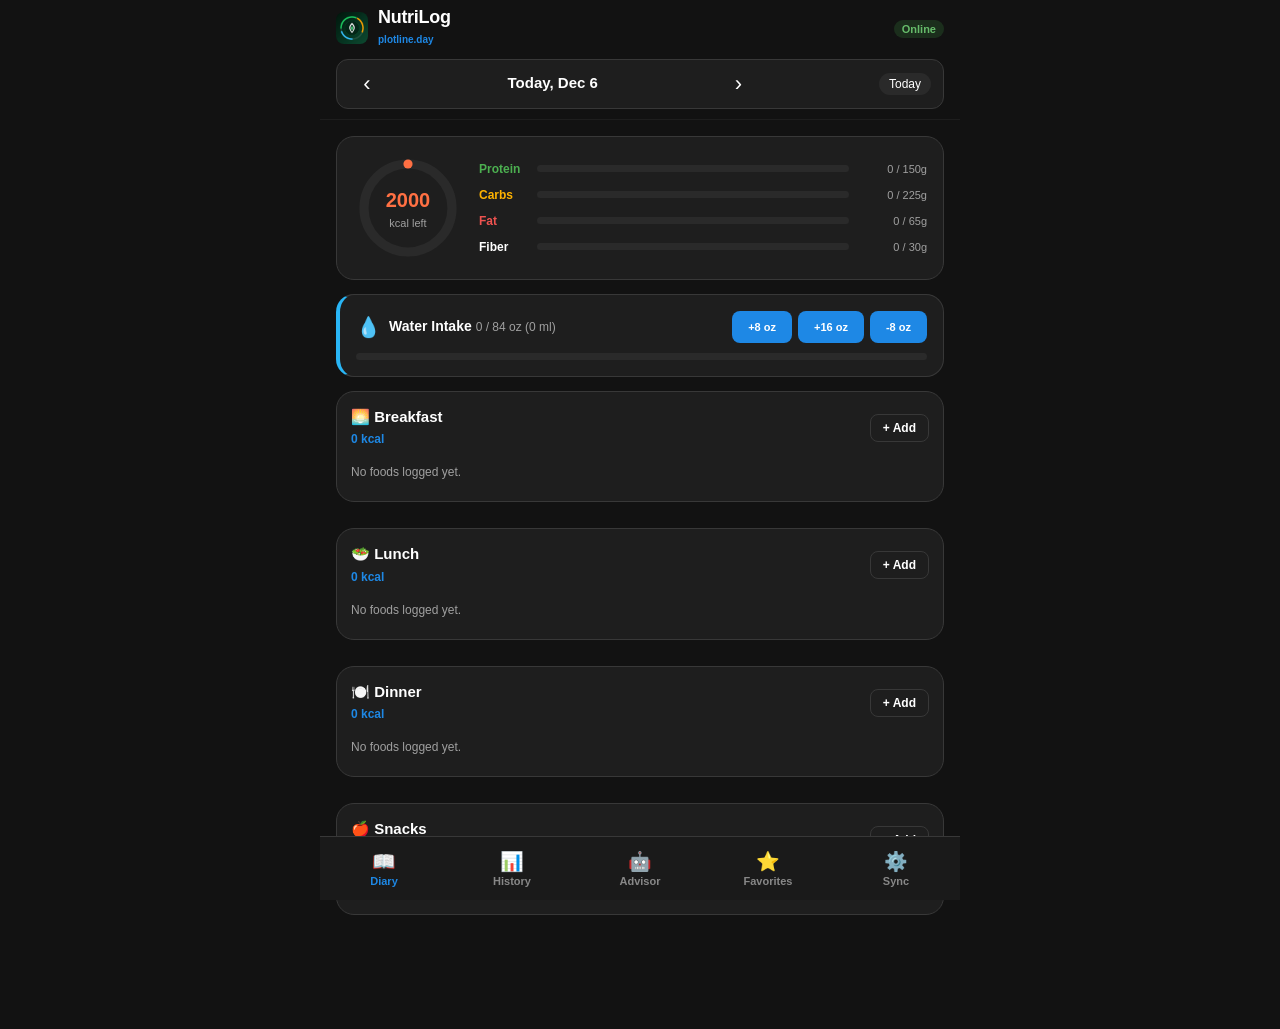
==== pwa/index.html @ 771556ab "chore: update app icons Replace existing favicon and icon assets with updated versions." ====
<!DOCTYPE html>
<html lang="en">
<head>
  <meta charset="UTF-8">
  <meta name="viewport" content="width=device-width, initial-scale=1.0, maximum-scale=1.0, user-scalable=no, viewport-fit=cover">
  <title>NutriLog: Macro & Food Tracker</title>
  <meta name="description" content="Minimalist nutrition, macro, and water tracker with offline PWA support served directly from plotline.day">
  <meta name="theme-color" content="#0D47A1">
  <meta name="apple-mobile-web-app-capable" content="yes">
  <meta name="apple-mobile-web-app-status-bar-style" content="black-translucent">
  <meta name="apple-mobile-web-app-title" content="NutriLog">

  <link rel="manifest" href="manifest.webmanifest">
  <link rel="icon" type="image/png" sizes="192x192" href="icons/icon-192.png">
  <link rel="apple-touch-icon" href="icons/icon-192.png">
  <link rel="stylesheet" href="style.css">
</head>
<body>
  <!-- Background Update Notification Banner -->
  <aside id="update-banner" class="update-banner hidden" role="alert" aria-live="polite">
    <div class="update-banner-content">
      <div class="update-icon">⚡</div>
      <div class="update-text">
        <strong>New version available!</strong>
        <span>Tap update to refresh with the latest changes instantly.</span>
      </div>
      <button id="btn-update-now" class="btn btn-primary btn-sm">Update now</button>
      <button id="btn-close-update" class="btn-icon" aria-label="Dismiss banner">&times;</button>
    </div>
  </aside>

  <!-- PWA Install Prompt Bar -->
  <aside id="install-banner" class="install-banner hidden">
    <div class="install-banner-content">
      <img src="icons/icon-192.png" alt="NutriLog" class="install-icon">
      <div class="install-text">
        <strong>Install NutriLog App</strong>
        <span>Add to home screen for instant offline tracking</span>
      </div>
      <button id="btn-install-pwa" class="btn btn-accent btn-sm">Install</button>
      <button id="btn-dismiss-install" class="btn-icon" aria-label="Dismiss install">&times;</button>
    </div>
  </aside>

  <div id="app-container">
    <!-- Header -->
    <header class="app-header">
      <div class="header-top">
        <div class="brand">
          <img src="icons/icon-192.png" alt="NutriLog Logo" class="brand-logo">
          <div>
            <h1 class="brand-title">NutriLog</h1>
            <span class="brand-sub">plotline.day</span>
          </div>
        </div>
        <div class="header-actions">
          <span id="connection-pill" class="badge badge-success">Online</span>
        </div>
      </div>

      <!-- Date Navigator (shown on Diary tab) -->
      <nav id="date-navigator" class="date-nav" aria-label="Date navigation">
        <button id="btn-prev-day" class="nav-arrow" aria-label="Previous day">&#8249;</button>
        <div class="date-picker-wrap">
          <button id="btn-date-display" class="date-label">Today, Nov 3</button>
          <input type="date" id="native-date-picker" class="hidden-date-input" aria-label="Select date">
        </div>
        <button id="btn-next-day" class="nav-arrow" aria-label="Next day">&#8250;</button>
        <button id="btn-today" class="btn-chip">Today</button>
      </nav>
    </header>

    <!-- Main Content Panels -->
    <main class="app-main">
      <!-- TAB 1: DIARY -->
      <section id="tab-diary" class="tab-pane active" aria-labelledby="nav-tab-diary">
        <!-- Daily Macro Rings & Calorie Progress -->
        <article class="card card-rings">
          <div class="rings-grid">
            <div class="calorie-ring-box">
              <svg class="ring-svg" viewBox="0 0 120 120" aria-label="Calorie progress ring">
                <circle class="ring-bg" cx="60" cy="60" r="48"></circle>
                <circle id="calorie-ring-fill" class="ring-fill ring-calories" cx="60" cy="60" r="48"></circle>
              </svg>
              <div class="ring-center-text">
                <span id="diary-remaining-calories" class="ring-val">2000</span>
                <span class="ring-label">kcal left</span>
              </div>
            </div>
            <div class="macro-breakdown-list">
              <div class="macro-row">
                <span class="macro-name color-protein">Protein</span>
                <div class="progress-bar-wrap">
                  <div id="bar-protein" class="progress-bar bar-protein" style="width: 0%"></div>
                </div>
                <span id="label-protein" class="macro-qty">0 / 150g</span>
              </div>
              <div class="macro-row">
                <span class="macro-name color-carbs">Carbs</span>
                <div class="progress-bar-wrap">
                  <div id="bar-carbs" class="progress-bar bar-carbs" style="width: 0%"></div>
                </div>
                <span id="label-carbs" class="macro-qty">0 / 225g</span>
              </div>
              <div class="macro-row">
                <span class="macro-name color-fat">Fat</span>
                <div class="progress-bar-wrap">
                  <div id="bar-fat" class="progress-bar bar-fat" style="width: 0%"></div>
                </div>
                <span id="label-fat" class="macro-qty">0 / 65g</span>
              </div>
              <div class="macro-row">
                <span class="macro-name color-fiber">Fiber</span>
                <div class="progress-bar-wrap">
                  <div id="bar-fiber" class="progress-bar bar-fiber" style="width: 0%"></div>
                </div>
                <span id="label-fiber" class="macro-qty">0 / 30g</span>
              </div>
            </div>
          </div>
        </article>

        <!-- Water Tracker (In OZ) -->
        <article class="card card-water">
          <div class="water-header">
            <div class="water-title">
              <span class="water-icon">💧</span>
              <div>
                <strong>Water Intake</strong>
                <span id="water-intake-oz-display" class="text-sub">0 / 84 oz (0 ml)</span>
              </div>
            </div>
            <div class="water-quick-buttons">
              <button class="btn btn-water-sm" onclick="app.addWater(237)">+8 oz</button>
              <button class="btn btn-water-sm" onclick="app.addWater(473)">+16 oz</button>
              <button class="btn btn-water-sub" onclick="app.addWater(-237)">-8 oz</button>
            </div>
          </div>
          <div class="progress-bar-wrap water-bar-wrap">
            <div id="bar-water" class="progress-bar bar-water" style="width: 0%"></div>
          </div>
        </article>

        <!-- Meal Category Lists -->
        <div class="meals-container">
          <!-- Breakfast -->
          <article class="card card-meal" id="meal-card-BREAKFAST">
            <div class="meal-header">
              <div>
                <h2 class="meal-name">🌅 Breakfast</h2>
                <span id="kcal-BREAKFAST" class="meal-sub">0 kcal</span>
              </div>
              <button class="btn btn-outline btn-sm" onclick="app.openAddFoodModal('BREAKFAST')">+ Add</button>
            </div>
            <ul id="entries-BREAKFAST" class="meal-entries-list"></ul>
          </article>

          <!-- Lunch -->
          <article class="card card-meal" id="meal-card-LUNCH">
            <div class="meal-header">
              <div>
                <h2 class="meal-name">🥗 Lunch</h2>
                <span id="kcal-LUNCH" class="meal-sub">0 kcal</span>
              </div>
              <button class="btn btn-outline btn-sm" onclick="app.openAddFoodModal('LUNCH')">+ Add</button>
            </div>
            <ul id="entries-LUNCH" class="meal-entries-list"></ul>
          </article>

          <!-- Dinner -->
          <article class="card card-meal" id="meal-card-DINNER">
            <div class="meal-header">
              <div>
                <h2 class="meal-name">🍽️ Dinner</h2>
                <span id="kcal-DINNER" class="meal-sub">0 kcal</span>
              </div>
              <button class="btn btn-outline btn-sm" onclick="app.openAddFoodModal('DINNER')">+ Add</button>
            </div>
            <ul id="entries-DINNER" class="meal-entries-list"></ul>
          </article>

          <!-- Snacks -->
          <article class="card card-meal" id="meal-card-SNACK">
            <div class="meal-header">
              <div>
                <h2 class="meal-name">🍎 Snacks</h2>
                <span id="kcal-SNACK" class="meal-sub">0 kcal</span>
              </div>
              <button class="btn btn-outline btn-sm" onclick="app.openAddFoodModal('SNACK')">+ Add</button>
            </div>
            <ul id="entries-SNACK" class="meal-entries-list"></ul>
          </article>
        </div>
      </section>

      <!-- TAB 2: HISTORY -->
      <section id="tab-history" class="tab-pane" aria-labelledby="nav-tab-history">
        <div class="history-controls">
          <div>
            <h2 class="section-title">Nutrition History</h2>
            <span class="text-sub">Calorie and macro trends over time</span>
          </div>
          <div class="chip-group" role="radiogroup" aria-label="History date range">
            <button class="chip active" onclick="app.setHistoryRange(7)">7D</button>
            <button class="chip" onclick="app.setHistoryRange(14)">14D</button>
            <button class="chip" onclick="app.setHistoryRange(30)">30D</button>
          </div>
        </div>

        <!-- KPI Cards -->
        <div class="kpi-grid">
          <div class="card kpi-card">
            <span class="kpi-title">Avg Calories</span>
            <span id="kpi-avg-calories" class="kpi-val color-calories">0</span>
            <span id="kpi-goal-calories" class="kpi-sub">Goal: 2000 kcal</span>
          </div>
          <div class="card kpi-card">
            <span class="kpi-title">Avg Protein</span>
            <span id="kpi-avg-protein" class="kpi-val color-protein">0g</span>
            <span id="kpi-goal-protein" class="kpi-sub">Goal: 150g</span>
          </div>
          <div class="card kpi-card">
            <span class="kpi-title">On-Target Days</span>
            <span id="kpi-on-target" class="kpi-val color-water">0/0d</span>
            <span id="kpi-avg-water" class="kpi-sub">Avg H2O: 0 oz</span>
          </div>
        </div>

        <!-- Empty State (Shown when no historical logs exist) -->
        <article id="history-empty-state" class="card card-empty-state">
          <div class="empty-icon">📊</div>
          <h3>No Nutrition History Yet</h3>
          <p>You haven't logged any meals yet. When you add meals in your Daily Diary, your calorie trends, macro breakdowns, and charts will appear here automatically.</p>
          <button class="btn btn-primary" onclick="app.switchTab('diary')">Open Daily Diary</button>
        </article>

        <!-- Charts Content (Shown when logs exist) -->
        <div id="history-charts-content" class="charts-wrap hidden">
          <!-- Calorie History Chart -->
          <article class="card card-chart">
            <div class="chart-header">
              <div>
                <strong>Calorie Intake Over Time</strong>
                <span class="text-sub">Dashed line = daily target</span>
              </div>
              <button id="btn-toggle-calorie-chart" class="btn btn-outline btn-sm" onclick="app.toggleCalorieChartType()">Toggle Line/Bar</button>
            </div>
            <div class="chart-container">
              <canvas id="canvas-calories-chart" width="600" height="240"></canvas>
            </div>
          </article>

          <!-- Macro Trends Chart -->
          <article class="card card-chart">
            <div class="chart-header">
              <div>
                <strong>Macronutrients Over Time</strong>
                <span class="text-sub">Protein, Carbs, Fat (grams)</span>
              </div>
            </div>
            <div class="chart-container">
              <canvas id="canvas-macros-chart" width="600" height="240"></canvas>
            </div>
          </article>

          <!-- Daily Breakdown List -->
          <div class="daily-breakdown-section">
            <h3 class="section-title">Daily Log Breakdown</h3>
            <div id="history-breakdown-list" class="breakdown-list"></div>
          </div>
        </div>
      </section>

      <!-- TAB 3: AI ADVISOR -->
      <section id="tab-advisor" class="tab-pane" aria-labelledby="nav-tab-advisor">
        <h2 class="section-title">AI Nutrition Advisor</h2>
        <span class="text-sub">Smart feedback based on your goals & logged intake</span>

        <article class="card card-advisor">
          <div class="advisor-status-box">
            <div class="advisor-icon">🤖</div>
            <div class="advisor-intro">
              <strong>Personalized Daily Feedback</strong>
              <span>Reviewing today's calories, protein, and water progress.</span>
            </div>
          </div>
          <div id="advisor-advice-body" class="advisor-advice-body">
            <p>Log your meals for today in the <strong>Diary</strong> to receive tailored guidance on balancing macros, hitting your protein target, and managing calorie density.</p>
          </div>
          <button class="btn btn-primary btn-block" onclick="app.refreshAiAdvice()">Analyze Today's Nutrition</button>
        </article>
      </section>

      <!-- TAB 4: FAVORITES & RECENTS -->
      <section id="tab-favorites" class="tab-pane" aria-labelledby="nav-tab-favorites">
        <div class="fav-header">
          <div>
            <h2 class="section-title">Foods Library</h2>
            <span class="text-sub">Favorites & staple foods for quick logging</span>
          </div>
          <button class="btn btn-primary btn-sm" onclick="app.openCustomFoodModal()">+ Create Food</button>
        </div>

        <div class="search-input-wrap">
          <input type="text" id="fav-search-input" class="form-input" placeholder="Search saved & staple foods..." oninput="app.filterFavorites(this.value)">
        </div>

        <div id="favorites-list" class="favorites-grid"></div>
      </section>

      <!-- TAB 5: SETTINGS & GOALS -->
      <section id="tab-settings" class="tab-pane" aria-labelledby="nav-tab-settings">
        <!-- Daily Nutritional Goals Card -->
        <article class="card card-goals">
          <div class="goals-card-header">
            <span class="goals-icon">🎯</span>
            <div>
              <strong>Daily Nutritional Goals</strong>
              <span class="text-sub">Set targets in calories, macros, and water in OZ</span>
            </div>
          </div>

          <!-- Dynamic Real-Time Macro Calorie Validation Alert -->
          <aside id="macro-validation-alert" class="alert-box alert-warning hidden" role="alert">
            <div class="alert-header">
              <span class="alert-icon">⚠️</span>
              <strong id="macro-validation-title">Macro calories do not match total calorie goal</strong>
            </div>
            <p id="macro-validation-desc" class="alert-body"></p>
            <div class="alert-reminder">
              <strong>📌 Calorie Reminder:</strong> Protein = 4 kcal/g • Carbohydrates = 4 kcal/g • Fat = 9 kcal/g
            </div>
            <button id="btn-auto-balance" class="btn btn-sm btn-outline" onclick="app.autoSetCaloriesToMatchMacros()">Auto-Set Calorie Goal to Match Macros</button>
          </aside>

          <aside id="macro-validation-success" class="alert-box alert-success hidden">
            <span>✓ Macros balance to exact calorie goal (P × 4 + C × 4 + F × 9)</span>
          </aside>

          <form id="form-goals" class="goals-form" onsubmit="event.preventDefault(); app.saveGoals();">
            <div class="form-row">
              <div class="form-group">
                <label for="goal-calories">Calories (kcal)</label>
                <input type="number" id="goal-calories" class="form-input" required min="500" max="10000" oninput="app.checkMacroBalance()">
              </div>
              <div class="form-group">
                <label for="goal-water-oz">Water Target (oz)</label>
                <input type="number" id="goal-water-oz" class="form-input" required min="10" max="300" oninput="app.updateWaterOzHelper(this.value)">
                <span id="goal-water-ml-helper" class="input-helper">≈ 2484 ml</span>
              </div>
            </div>

            <div class="form-row">
              <div class="form-group">
                <label for="goal-protein">Protein (g)</label>
                <input type="number" id="goal-protein" class="form-input" required min="0" max="600" oninput="app.checkMacroBalance()">
                <span id="helper-protein-kcal" class="input-helper">0 kcal</span>
              </div>
              <div class="form-group">
                <label for="goal-carbs">Carbs (g)</label>
                <input type="number" id="goal-carbs" class="form-input" required min="0" max="1000" oninput="app.checkMacroBalance()">
                <span id="helper-carbs-kcal" class="input-helper">0 kcal</span>
              </div>
            </div>

            <div class="form-row">
              <div class="form-group">
                <label for="goal-fat">Fat (g)</label>
                <input type="number" id="goal-fat" class="form-input" required min="0" max="400" oninput="app.checkMacroBalance()">
                <span id="helper-fat-kcal" class="input-helper">0 kcal</span>
              </div>
              <div class="form-group">
                <label for="goal-fiber">Fiber (g)</label>
                <input type="number" id="goal-fiber" class="form-input" required min="0" max="100">
                <span class="input-helper">Daily minimum</span>
              </div>
            </div>

            <button type="submit" class="btn btn-primary btn-block">Save Nutritional Goals</button>
            <div id="goals-saved-toast" class="toast-success hidden">✓ Goals saved successfully!</div>
          </form>
        </article>

        <!-- Google Drive Backup & Sync Card -->
        <article class="card card-sync">
          <div class="sync-header">
            <span class="sync-icon">☁️</span>
            <div>
              <strong>Google Drive & Local Data Sync</strong>
              <span class="text-sub">Instant backup & cross-device restore</span>
            </div>
          </div>

          <!-- Wi-Fi Status & Wide Sync Button -->
          <div class="wifi-panel">
            <div class="wifi-panel-header">
              <span id="wifi-icon" class="wifi-badge-icon">📶</span>
              <div class="wifi-panel-text">
                <strong id="wifi-status-title">Wi-Fi Connected • Ready to Auto-Upload</strong>
                <span id="wifi-status-sub" class="text-sub">Changes sync to your Google Drive backup</span>
              </div>
              <span id="queue-badge" class="badge badge-warning hidden">0 Queued</span>
            </div>

            <div class="sync-details">
              <div>Status: <span id="sync-status-msg">Idle (All data synchronized)</span></div>
              <div>Domain: <strong>https://plotline.day</strong></div>
            </div>

            <button id="btn-sync-now" class="btn btn-primary btn-block btn-wide-sync" onclick="app.syncNow()">
              🔄 Sync Now to Google Drive
            </button>
          </div>

          <!-- Backup JSON Export / Import -->
          <div class="backup-actions">
            <button class="btn btn-outline" onclick="app.exportBackup()">📥 Export Backup (JSON)</button>
            <label class="btn btn-outline file-label">
              📤 Import Backup (JSON)
              <input type="file" id="import-backup-file" accept=".json" class="hidden" onchange="app.importBackup(event)">
            </label>
          </div>
        </article>

        <!-- App Version, Offline Service Worker & Update Status Card -->
        <article class="card card-version">
          <div class="version-header">
            <div class="version-icon">🛡️</div>
            <div>
              <strong>NutriLog PWA</strong>
              <span class="text-sub">plotline.day • Version 1.0.1</span>
            </div>
            <span class="badge badge-success">PWA Active</span>
          </div>

          <div class="version-details">
            <div class="detail-row">
              <span>Service Worker Status:</span>
              <span id="sw-status-label" class="badge badge-outline">Installed & Active</span>
            </div>
            <div class="detail-row">
              <span>Offline Cache:</span>
              <span id="cache-status-label">Offline Ready (plotline.day)</span>
            </div>
            <div class="detail-row">
              <span>Hosting:</span>
              <span>GitHub Pages (Custom Domain)</span>
            </div>
          </div>

          <button class="btn btn-primary btn-block" onclick="app.manualCheckUpdate()">
            🔍 Check for Updates on plotline.day
          </button>

          <div class="danger-zone">
            <button class="btn btn-danger-outline btn-block" onclick="app.openResetModal()">
              🗑️ Reset All Meal & Water Logs
            </button>
          </div>
        </article>
      </section>
    </main>

    <!-- Bottom Navigation Bar (5 tabs) -->
    <nav class="bottom-nav" aria-label="Main navigation">
      <button class="nav-btn active" data-tab="diary" onclick="app.switchTab('diary')" id="nav-tab-diary">
        <span class="nav-icon">📖</span>
        <span class="nav-label">Diary</span>
      </button>
      <button class="nav-btn" data-tab="history" onclick="app.switchTab('history')" id="nav-tab-history">
        <span class="nav-icon">📊</span>
        <span class="nav-label">History</span>
      </button>
      <button class="nav-btn" data-tab="advisor" onclick="app.switchTab('advisor')" id="nav-tab-advisor">
        <span class="nav-icon">🤖</span>
        <span class="nav-label">Advisor</span>
      </button>
      <button class="nav-btn" data-tab="favorites" onclick="app.switchTab('favorites')" id="nav-tab-favorites">
        <span class="nav-icon">⭐</span>
        <span class="nav-label">Favorites</span>
      </button>
      <button class="nav-btn" data-tab="settings" onclick="app.switchTab('settings')" id="nav-tab-settings">
        <span class="nav-icon">⚙️</span>
        <span class="nav-label">Sync</span>
      </button>
    </nav>
  </div>

  <!-- Modal: Add Food / Search -->
  <div id="modal-add-food" class="modal-overlay hidden" role="dialog" aria-modal="true">
    <div class="modal-card">
      <div class="modal-header">
        <h3 id="modal-meal-title">Add Food to Breakfast</h3>
        <button class="btn-icon" onclick="app.closeModal('modal-add-food')" aria-label="Close modal">&times;</button>
      </div>
      <div class="modal-body">
        <div class="search-input-wrap">
          <input type="text" id="food-search-box" class="form-input" placeholder="Search food, staple, or barcode..." oninput="app.searchFoods(this.value)">
        </div>
        <div class="quick-scanner-shortcuts">
          <button class="btn btn-outline btn-sm" onclick="app.openBarcodeModal()">📷 Scan Barcode</button>
          <button class="btn btn-outline btn-sm" onclick="app.openAiRecipeModal()">✨ Scan Label / Photo</button>
        </div>
        <div id="food-search-results" class="search-results-list"></div>
      </div>
    </div>
  </div>

  <!-- Modal: Create Custom Food -->
  <div id="modal-custom-food" class="modal-overlay hidden" role="dialog" aria-modal="true">
    <div class="modal-card">
      <div class="modal-header">
        <h3>Create Custom Food</h3>
        <button class="btn-icon" onclick="app.closeModal('modal-custom-food')" aria-label="Close modal">&times;</button>
      </div>
      <form id="form-custom-food" onsubmit="event.preventDefault(); app.saveCustomFood();">
        <div class="modal-body form-grid">
          <div class="form-group full-width">
            <label for="custom-name">Food Name</label>
            <input type="text" id="custom-name" class="form-input" required placeholder="e.g. Greek Yogurt 2%">
          </div>
          <div class="form-group">
            <label for="custom-brand">Brand</label>
            <input type="text" id="custom-brand" class="form-input" placeholder="e.g. Fage">
          </div>
          <div class="form-group">
            <label for="custom-serving-size">Serving Size (g)</label>
            <input type="number" id="custom-serving-size" class="form-input" required value="100">
          </div>
          <div class="form-group">
            <label for="custom-calories">Calories (kcal)</label>
            <input type="number" id="custom-calories" class="form-input" required min="0">
          </div>
          <div class="form-group">
            <label for="custom-protein">Protein (g)</label>
            <input type="number" id="custom-protein" class="form-input" required min="0">
          </div>
          <div class="form-group">
            <label for="custom-carbs">Carbs (g)</label>
            <input type="number" id="custom-carbs" class="form-input" required min="0">
          </div>
          <div class="form-group">
            <label for="custom-fat">Fat (g)</label>
            <input type="number" id="custom-fat" class="form-input" required min="0">
          </div>
        </div>
        <div class="modal-footer">
          <button type="button" class="btn btn-outline" onclick="app.closeModal('modal-custom-food')">Cancel</button>
          <button type="submit" class="btn btn-primary">Save to Library</button>
        </div>
      </form>
    </div>
  </div>

  <!-- Modal: Barcode Scanner -->
  <div id="modal-barcode" class="modal-overlay hidden" role="dialog" aria-modal="true">
    <div class="modal-card">
      <div class="modal-header">
        <h3>Barcode Scanner</h3>
        <button class="btn-icon" onclick="app.closeModal('modal-barcode')" aria-label="Close modal">&times;</button>
      </div>
      <div class="modal-body barcode-modal-body">
        <p class="text-sub">Enter a 12-13 digit UPC/EAN or test barcode:</p>
        <div class="barcode-input-row">
          <input type="text" id="barcode-manual-input" class="form-input" placeholder="e.g. 011110825316" inputmode="numeric">
          <button class="btn btn-primary" onclick="app.lookupBarcode(document.getElementById('barcode-manual-input').value)">Lookup</button>
        </div>
        <div class="barcode-examples">
          <span>Common examples:</span>
          <button class="chip" onclick="app.lookupBarcode('737628064502')">Thai Noodles</button>
          <button class="chip" onclick="app.lookupBarcode('041570054238')">Oat Milk</button>
        </div>
        <div id="barcode-result-area" class="barcode-result-area hidden"></div>
      </div>
    </div>
  </div>

  <!-- Modal: AI Recipe / Label Scanner -->
  <div id="modal-ai-scan" class="modal-overlay hidden" role="dialog" aria-modal="true">
    <div class="modal-card">
      <div class="modal-header">
        <h3>AI Nutrition Label / Meal Scanner</h3>
        <button class="btn-icon" onclick="app.closeModal('modal-ai-scan')" aria-label="Close modal">&times;</button>
      </div>
      <div class="modal-body">
        <p class="text-sub">Describe what you ate or paste nutrition label values to estimate macros:</p>
        <textarea id="ai-scan-description" class="form-input textarea" rows="3" placeholder="e.g. 2 scrambled eggs with half an avocado and 1 slice of sourdough toast"></textarea>
        <button class="btn btn-primary btn-block" onclick="app.analyzeAiMeal()">✨ Estimate Nutrition</button>
        <div id="ai-scan-results" class="ai-scan-results hidden"></div>
      </div>
    </div>
  </div>

  <!-- Modal: Reset Confirmation -->
  <div id="modal-reset" class="modal-overlay hidden" role="dialog" aria-modal="true">
    <div class="modal-card">
      <div class="modal-header">
        <h3>Clear All Food & Water History?</h3>
        <button class="btn-icon" onclick="app.closeModal('modal-reset')" aria-label="Close modal">&times;</button>
      </div>
      <div class="modal-body">
        <p>This will permanently delete all logged meal entries and water records from your device's history, leaving an empty slate.</p>
        <p class="text-sub">Your target goals and custom saved foods in your library will NOT be deleted.</p>
      </div>
      <div class="modal-footer">
        <button class="btn btn-outline" onclick="app.closeModal('modal-reset')">Cancel</button>
        <button class="btn btn-danger" onclick="app.confirmResetHistory()">Clear All Logs</button>
      </div>
    </div>
  </div>

  <script src="app.js"></script>
</body>
</html>
---- pwa/style.css ----
/* NutriLog PWA Stylesheet */
:root {
  --bg-color: #121212;
  --surface-color: #1E1E1E;
  --surface-variant: #2A2A2A;
  --outline-color: #383838;
  --text-main: #FFFFFF;
  --text-sub: #A0A0A0;
  
  --primary: #1E88E5;
  --primary-hover: #1565C0;
  --primary-container: rgba(30, 136, 229, 0.18);
  
  --calories-color: #FF7043;
  --protein-color: #4CAF50;
  --carbs-color: #FFB300;
  --fat-color: #EF5350;
  --fiber-color: #AB47BC;
  --water-color: #29B6F6;
  
  --error-color: #E53935;
  --error-container: rgba(229, 57, 53, 0.16);
  --success-color: #43A047;
  
  --font-family: -apple-system, BlinkMacSystemFont, "Segoe UI", Roboto, Helvetica, Arial, sans-serif;
  --radius-lg: 18px;
  --radius-md: 12px;
  --radius-sm: 8px;
  --bottom-nav-height: 64px;
}

* {
  box-sizing: border-box;
  margin: 0;
  padding: 0;
  -webkit-tap-highlight-color: transparent;
}

body {
  background-color: var(--bg-color);
  color: var(--text-main);
  font-family: var(--font-family);
  font-size: 14px;
  line-height: 1.5;
  min-height: 100vh;
  min-height: 100dvh;
  display: flex;
  flex-direction: column;
  overflow-x: hidden;
  user-select: none;
  -webkit-font-smoothing: antialiased;
}

/* Update Banner (Top notification when new sw.js arrives) */
.update-banner {
  position: sticky;
  top: 0;
  z-index: 9999;
  background: linear-gradient(135deg, #0D47A1, #1976D2);
  color: #FFFFFF;
  padding: 12px 16px;
  box-shadow: 0 4px 16px rgba(0,0,0,0.4);
  transition: transform 0.3s cubic-bezier(0.16, 1, 0.3, 1), opacity 0.3s;
}

.update-banner-content {
  max-width: 600px;
  margin: 0 auto;
  display: flex;
  align-items: center;
  gap: 12px;
}

.update-icon {
  font-size: 24px;
}

.update-text {
  flex: 1;
  display: flex;
  flex-direction: column;
  font-size: 13px;
}

.update-text strong {
  font-size: 14px;
  color: #FFF;
}

.install-banner {
  background-color: #1F2937;
  border-bottom: 1px solid var(--outline-color);
  padding: 10px 16px;
  position: sticky;
  top: 0;
  z-index: 9998;
}

.install-banner-content {
  max-width: 600px;
  margin: 0 auto;
  display: flex;
  align-items: center;
  gap: 12px;
}

.install-icon {
  width: 36px;
  height: 36px;
  border-radius: 8px;
}

.install-text {
  flex: 1;
  display: flex;
  flex-direction: column;
}

.install-text strong {
  font-size: 13px;
}

.install-text span {
  font-size: 11px;
  color: var(--text-sub);
}

#app-container {
  display: flex;
  flex-direction: column;
  flex: 1;
  max-width: 640px;
  width: 100%;
  margin: 0 auto;
  padding-bottom: calc(var(--bottom-nav-height) + env(safe-area-inset-bottom, 16px) + 20px);
}

/* Header */
.app-header {
  padding: calc(env(safe-area-inset-top, 12px) + 8px) 16px 10px 16px;
  background-color: var(--bg-color);
  position: sticky;
  top: 0;
  z-index: 100;
  border-bottom: 1px solid rgba(255, 255, 255, 0.05);
}

.header-top {
  display: flex;
  align-items: center;
  justify-content: space-between;
}

.brand {
  display: flex;
  align-items: center;
  gap: 10px;
}

.brand-logo {
  width: 32px;
  height: 32px;
  border-radius: 8px;
}

.brand-title {
  font-size: 18px;
  font-weight: 700;
  letter-spacing: -0.3px;
  line-height: 1.1;
}

.brand-sub {
  font-size: 10px;
  color: var(--primary);
  font-weight: 600;
}

.date-nav {
  display: flex;
  align-items: center;
  justify-content: space-between;
  margin-top: 10px;
  background-color: var(--surface-color);
  padding: 6px 12px;
  border-radius: var(--radius-md);
  border: 1px solid var(--outline-color);
}

.nav-arrow {
  background: none;
  border: none;
  color: var(--text-main);
  font-size: 22px;
  width: 36px;
  height: 36px;
  display: flex;
  align-items: center;
  justify-content: center;
  cursor: pointer;
  border-radius: 50%;
}

.nav-arrow:active {
  background-color: var(--surface-variant);
}

.date-picker-wrap {
  position: relative;
  cursor: pointer;
}

.date-label {
  background: none;
  border: none;
  color: var(--text-main);
  font-weight: 700;
  font-size: 15px;
  cursor: pointer;
}

.hidden-date-input {
  position: absolute;
  top: 0;
  left: 0;
  opacity: 0;
  width: 100%;
  height: 100%;
  cursor: pointer;
}

/* Main Layout */
.app-main {
  flex: 1;
  padding: 16px;
}

.tab-pane {
  display: none;
  animation: fadeIn 0.2s ease-in-out;
}

.tab-pane.active {
  display: block;
}

@keyframes fadeIn {
  from { opacity: 0; transform: translateY(4px); }
  to { opacity: 1; transform: translateY(0); }
}

/* Cards */
.card {
  background-color: var(--surface-color);
  border-radius: var(--radius-lg);
  padding: 16px;
  border: 1px solid var(--outline-color);
  margin-bottom: 14px;
}

/* Rings & Macros */
.rings-grid {
  display: flex;
  align-items: center;
  gap: 16px;
}

.calorie-ring-box {
  position: relative;
  width: 110px;
  height: 110px;
  flex-shrink: 0;
}

.ring-svg {
  width: 100%;
  height: 100%;
  transform: rotate(-90deg);
}

.ring-bg {
  fill: none;
  stroke: var(--surface-variant);
  stroke-width: 10;
}

.ring-fill {
  fill: none;
  stroke: var(--calories-color);
  stroke-width: 10;
  stroke-linecap: round;
  stroke-dasharray: 301.6;
  stroke-dashoffset: 301.6;
  transition: stroke-dashoffset 0.6s ease;
}

.ring-center-text {
  position: absolute;
  top: 0;
  left: 0;
  width: 100%;
  height: 100%;
  display: flex;
  flex-direction: column;
  align-items: center;
  justify-content: center;
}

.ring-val {
  font-size: 20px;
  font-weight: 800;
  color: var(--calories-color);
}

.ring-label {
  font-size: 11px;
  color: var(--text-sub);
}

.macro-breakdown-list {
  flex: 1;
  display: flex;
  flex-direction: column;
  gap: 8px;
}

.macro-row {
  display: flex;
  align-items: center;
  gap: 8px;
  font-size: 12px;
}

.macro-name {
  width: 50px;
  font-weight: 600;
}

.macro-qty {
  width: 70px;
  text-align: right;
  color: var(--text-sub);
  font-size: 11px;
}

.progress-bar-wrap {
  flex: 1;
  height: 7px;
  background-color: var(--surface-variant);
  border-radius: 4px;
  overflow: hidden;
}

.progress-bar {
  height: 100%;
  border-radius: 4px;
  transition: width 0.4s ease;
}

.bar-protein { background-color: var(--protein-color); }
.bar-carbs { background-color: var(--carbs-color); }
.bar-fat { background-color: var(--fat-color); }
.bar-fiber { background-color: var(--fiber-color); }
.bar-water { background-color: var(--water-color); }

/* Water Card */
.card-water {
  border-left: 4px solid var(--water-color);
}

.water-header {
  display: flex;
  align-items: center;
  justify-content: space-between;
  margin-bottom: 10px;
}

.water-title {
  display: flex;
  align-items: center;
  gap: 8px;
}

.water-icon {
  font-size: 20px;
}

.water-quick-buttons {
  display: flex;
  gap: 6px;
}

.btn-water-sm {
  background-color: rgba(41, 182, 246, 0.15);
  color: var(--water-color);
  border: none;
  font-weight: 700;
  font-size: 11px;
  padding: 5px 9px;
  border-radius: var(--radius-sm);
  cursor: pointer;
}

.btn-water-sm:active {
  background-color: rgba(41, 182, 246, 0.35);
}

.btn-water-sub {
  background-color: var(--surface-variant);
  color: var(--text-sub);
  border: none;
  font-size: 11px;
  padding: 5px 9px;
  border-radius: var(--radius-sm);
  cursor: pointer;
}

/* Meals */
.meals-container {
  display: flex;
  flex-direction: column;
  gap: 12px;
}

.card-meal {
  padding: 14px;
}

.meal-header {
  display: flex;
  align-items: center;
  justify-content: space-between;
  margin-bottom: 8px;
}

.meal-name {
  font-size: 15px;
  font-weight: 700;
}

.meal-sub {
  font-size: 12px;
  color: var(--primary);
  font-weight: 600;
}

.meal-entries-list {
  list-style: none;
  display: flex;
  flex-direction: column;
  gap: 6px;
}

.meal-entry-item {
  display: flex;
  align-items: center;
  justify-content: space-between;
  padding: 8px 10px;
  background-color: var(--surface-variant);
  border-radius: var(--radius-sm);
  font-size: 13px;
}

.entry-left {
  display: flex;
  flex-direction: column;
}

.entry-name {
  font-weight: 600;
}

.entry-macros {
  font-size: 11px;
  color: var(--text-sub);
}

.entry-right {
  display: flex;
  align-items: center;
  gap: 10px;
}

.entry-kcal {
  font-weight: 700;
  color: var(--calories-color);
}

.btn-delete-entry {
  background: none;
  border: none;
  color: #888;
  cursor: pointer;
  font-size: 16px;
  padding: 4px;
}

.btn-delete-entry:hover {
  color: var(--error-color);
}

/* KPI Grid */
.kpi-grid {
  display: grid;
  grid-template-columns: repeat(3, 1fr);
  gap: 10px;
  margin-bottom: 14px;
}

.kpi-card {
  padding: 12px 10px;
  display: flex;
  flex-direction: column;
  align-items: center;
  text-align: center;
}

.kpi-title {
  font-size: 11px;
  color: var(--text-sub);
}

.kpi-val {
  font-size: 18px;
  font-weight: 800;
  margin: 2px 0;
}

.kpi-sub {
  font-size: 10px;
  color: var(--text-sub);
}

/* History Controls & Empty State */
.history-controls {
  display: flex;
  align-items: center;
  justify-content: space-between;
  margin-bottom: 14px;
}

.chip-group {
  display: flex;
  gap: 6px;
}

.chip {
  background-color: var(--surface-variant);
  color: var(--text-sub);
  border: 1px solid var(--outline-color);
  padding: 4px 10px;
  border-radius: 16px;
  font-size: 12px;
  cursor: pointer;
}

.chip.active {
  background-color: var(--primary);
  color: #FFF;
  font-weight: 700;
  border-color: var(--primary);
}

.card-empty-state {
  text-align: center;
  padding: 32px 20px;
}

.empty-icon {
  font-size: 42px;
  margin-bottom: 10px;
}

.card-empty-state h3 {
  font-size: 17px;
  margin-bottom: 6px;
}

.card-empty-state p {
  color: var(--text-sub);
  font-size: 13px;
  margin-bottom: 16px;
}

.chart-header {
  display: flex;
  align-items: center;
  justify-content: space-between;
  margin-bottom: 12px;
}

.chart-container {
  width: 100%;
  height: 200px;
}

.chart-container canvas {
  width: 100% !important;
  height: 100% !important;
}

/* Breakdowns */
.daily-breakdown-section {
  margin-top: 16px;
}

.breakdown-list {
  display: flex;
  flex-direction: column;
  gap: 8px;
  margin-top: 8px;
}

.breakdown-row {
  display: flex;
  align-items: center;
  justify-content: space-between;
  background-color: var(--surface-color);
  border: 1px solid var(--outline-color);
  padding: 12px 14px;
  border-radius: var(--radius-md);
  cursor: pointer;
}

.breakdown-row:active {
  background-color: var(--surface-variant);
}

/* Wi-Fi & Goals Card */
.wifi-panel {
  background-color: rgba(30, 136, 229, 0.12);
  border: 1px solid rgba(30, 136, 229, 0.25);
  border-radius: var(--radius-md);
  padding: 14px;
  margin: 12px 0;
}

.wifi-panel-header {
  display: flex;
  align-items: center;
  gap: 10px;
}

.wifi-badge-icon {
  font-size: 22px;
}

.wifi-panel-text {
  flex: 1;
  display: flex;
  flex-direction: column;
}

.sync-details {
  font-size: 12px;
  color: var(--text-sub);
  margin: 10px 0;
  border-top: 1px solid rgba(255, 255, 255, 0.08);
  padding-top: 8px;
}

.btn-wide-sync {
  width: 100%;
  height: 46px;
  font-size: 14px;
  font-weight: 700;
  display: flex;
  align-items: center;
  justify-content: center;
  gap: 8px;
}

/* Alerts */
.alert-box {
  padding: 14px;
  border-radius: var(--radius-md);
  margin-bottom: 14px;
}

.alert-warning {
  background-color: var(--error-container);
  border: 1px solid rgba(229, 57, 53, 0.4);
  color: #FFCDD2;
}

.alert-warning strong {
  color: #FFF;
}

.alert-success {
  background-color: rgba(67, 160, 71, 0.18);
  border: 1px solid rgba(67, 160, 71, 0.4);
  color: #A5D6A7;
  font-size: 12px;
  font-weight: 600;
}

.alert-header {
  display: flex;
  align-items: center;
  gap: 8px;
  margin-bottom: 6px;
}

.alert-body {
  font-size: 12px;
  line-height: 1.4;
  margin-bottom: 8px;
}

.alert-reminder {
  font-size: 11px;
  padding-top: 6px;
  border-top: 1px solid rgba(255, 255, 255, 0.1);
  margin-bottom: 8px;
}

/* Forms */
.form-row {
  display: grid;
  grid-template-columns: 1fr 1fr;
  gap: 12px;
  margin-bottom: 12px;
}

.form-group {
  display: flex;
  flex-direction: column;
  gap: 4px;
}

.form-group.full-width {
  grid-column: span 2;
}

.form-group label {
  font-size: 12px;
  font-weight: 600;
  color: var(--text-sub);
}

.form-input {
  background-color: var(--surface-variant);
  border: 1px solid var(--outline-color);
  color: var(--text-main);
  padding: 10px 12px;
  border-radius: var(--radius-sm);
  font-size: 14px;
  width: 100%;
}

.form-input:focus {
  outline: none;
  border-color: var(--primary);
}

.input-helper {
  font-size: 11px;
  color: var(--text-sub);
}

.btn {
  background-color: var(--primary);
  color: #FFFFFF;
  border: none;
  border-radius: var(--radius-sm);
  padding: 10px 16px;
  font-weight: 600;
  cursor: pointer;
  display: inline-flex;
  align-items: center;
  justify-content: center;
  transition: opacity 0.2s;
}

.btn:active {
  opacity: 0.85;
}

.btn-primary { background-color: var(--primary); }
.btn-accent { background-color: #00E676; color: #000; font-weight: 700; }
.btn-danger { background-color: var(--error-color); color: #FFF; }
.btn-outline { background: none; border: 1px solid var(--outline-color); color: var(--text-main); }
.btn-danger-outline { background: none; border: 1px solid var(--error-color); color: var(--error-color); }
.btn-block { width: 100%; }
.btn-sm { padding: 6px 12px; font-size: 12px; }
.btn-chip { background-color: var(--surface-variant); border: none; color: var(--text-main); padding: 4px 10px; border-radius: 12px; font-size: 12px; cursor: pointer; }

.btn-icon {
  background: none;
  border: none;
  color: #FFF;
  font-size: 20px;
  cursor: pointer;
  padding: 4px 8px;
}

/* Badges */
.badge {
  font-size: 11px;
  padding: 3px 8px;
  border-radius: 10px;
  font-weight: 700;
}

.badge-success { background-color: rgba(67, 160, 71, 0.2); color: #66BB6A; }
.badge-warning { background-color: rgba(255, 179, 0, 0.2); color: #FFB300; }
.badge-outline { border: 1px solid var(--outline-color); color: var(--text-sub); }

/* Bottom Nav */
.bottom-nav {
  position: fixed;
  bottom: 0;
  left: 0;
  right: 0;
  height: calc(var(--bottom-nav-height) + env(safe-area-inset-bottom, 0px));
  padding-bottom: env(safe-area-inset-bottom, 0px);
  background-color: #1A1A1A;
  border-top: 1px solid var(--outline-color);
  display: flex;
  justify-content: space-around;
  align-items: center;
  z-index: 1000;
  max-width: 640px;
  margin: 0 auto;
}

.nav-btn {
  background: none;
  border: none;
  color: #888;
  display: flex;
  flex-direction: column;
  align-items: center;
  justify-content: center;
  gap: 2px;
  flex: 1;
  height: 100%;
  cursor: pointer;
}

.nav-btn.active {
  color: var(--primary);
}

.nav-icon {
  font-size: 19px;
}

.nav-label {
  font-size: 11px;
  font-weight: 600;
}

/* Modals */
.modal-overlay {
  position: fixed;
  top: 0;
  left: 0;
  right: 0;
  bottom: 0;
  background-color: rgba(0, 0, 0, 0.75);
  display: flex;
  align-items: flex-end;
  justify-content: center;
  z-index: 2000;
  backdrop-filter: blur(4px);
}

.modal-card {
  background-color: var(--surface-color);
  width: 100%;
  max-width: 640px;
  max-height: 85vh;
  border-radius: 20px 20px 0 0;
  display: flex;
  flex-direction: column;
  border-top: 1px solid var(--outline-color);
  animation: slideUp 0.25s ease-out;
  padding: 16px;
  overflow-y: auto;
}

@keyframes slideUp {
  from { transform: translateY(100%); }
  to { transform: translateY(0); }
}

.modal-header {
  display: flex;
  align-items: center;
  justify-content: space-between;
  padding-bottom: 12px;
  border-bottom: 1px solid var(--outline-color);
}

.modal-body {
  padding: 14px 0;
}

.modal-footer {
  display: flex;
  justify-content: flex-end;
  gap: 10px;
  padding-top: 12px;
  border-top: 1px solid var(--outline-color);
}

.color-calories { color: var(--calories-color); }
.color-protein { color: var(--protein-color); }
.color-carbs { color: var(--carbs-color); }
.color-fat { color: var(--fat-color); }
.color-water { color: var(--water-color); }
.text-sub { color: var(--text-sub); font-size: 12px; }
.hidden { display: none !important; }
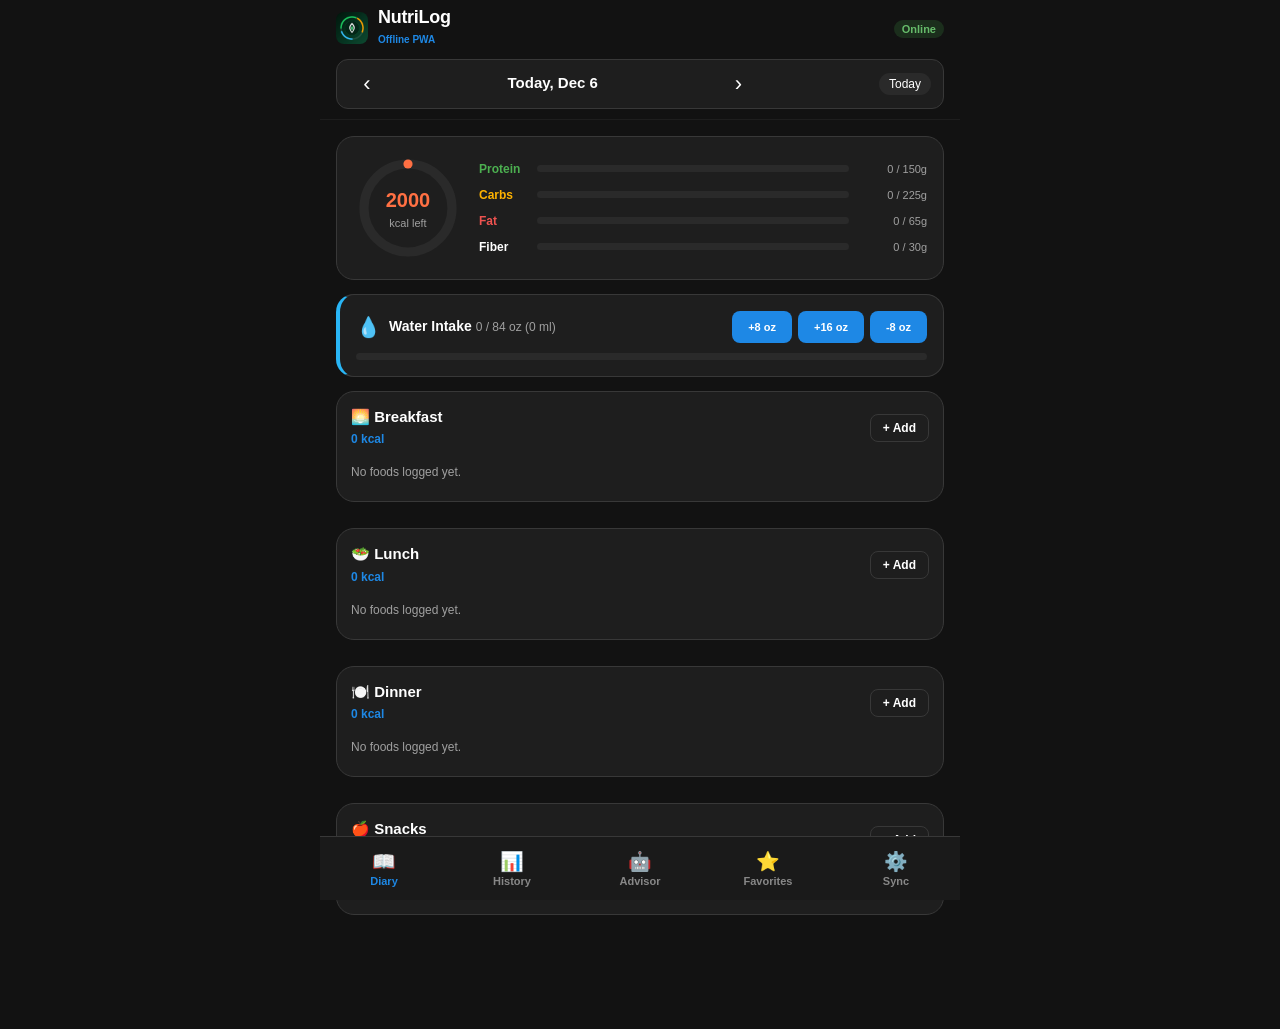
==== commit 79611cec: "refactor: remove domain-specific branding De-couple the application from the plotline.day domain to " ====
--- a/pwa/index.html
+++ b/pwa/index.html
@@ -4,7 +4,7 @@
   <meta charset="UTF-8">
   <meta name="viewport" content="width=device-width, initial-scale=1.0, maximum-scale=1.0, user-scalable=no, viewport-fit=cover">
   <title>NutriLog: Macro & Food Tracker</title>
-  <meta name="description" content="Minimalist nutrition, macro, and water tracker with offline PWA support served directly from plotline.day">
+  <meta name="description" content="Minimalist nutrition, macro, and water tracker with offline PWA support">
   <meta name="theme-color" content="#0D47A1">
   <meta name="apple-mobile-web-app-capable" content="yes">
   <meta name="apple-mobile-web-app-status-bar-style" content="black-translucent">
@@ -50,7 +50,7 @@
           <img src="icons/icon-192.png" alt="NutriLog Logo" class="brand-logo">
           <div>
             <h1 class="brand-title">NutriLog</h1>
-            <span class="brand-sub">plotline.day</span>
+            <span class="brand-sub">Offline PWA</span>
           </div>
         </div>
         <div class="header-actions">
@@ -404,7 +404,7 @@
 
             <div class="sync-details">
               <div>Status: <span id="sync-status-msg">Idle (All data synchronized)</span></div>
-              <div>Domain: <strong>https://plotline.day</strong></div>
+              <div>App: <strong>NutriLog Web</strong></div>
             </div>
 
             <button id="btn-sync-now" class="btn btn-primary btn-block btn-wide-sync" onclick="app.syncNow()">
@@ -428,7 +428,7 @@
             <div class="version-icon">🛡️</div>
             <div>
               <strong>NutriLog PWA</strong>
-              <span class="text-sub">plotline.day • Version 1.0.1</span>
+              <span class="text-sub">NutriLog • Version 1.0.1</span>
             </div>
             <span class="badge badge-success">PWA Active</span>
           </div>
@@ -440,16 +440,16 @@
             </div>
             <div class="detail-row">
               <span>Offline Cache:</span>
-              <span id="cache-status-label">Offline Ready (plotline.day)</span>
+              <span id="cache-status-label">Offline Ready (NutriLog Cache)</span>
             </div>
             <div class="detail-row">
               <span>Hosting:</span>
-              <span>GitHub Pages (Custom Domain)</span>
+              <span>GitHub Pages</span>
             </div>
           </div>
 
           <button class="btn btn-primary btn-block" onclick="app.manualCheckUpdate()">
-            🔍 Check for Updates on plotline.day
+            🔍 Check for Updates
           </button>
 
           <div class="danger-zone">
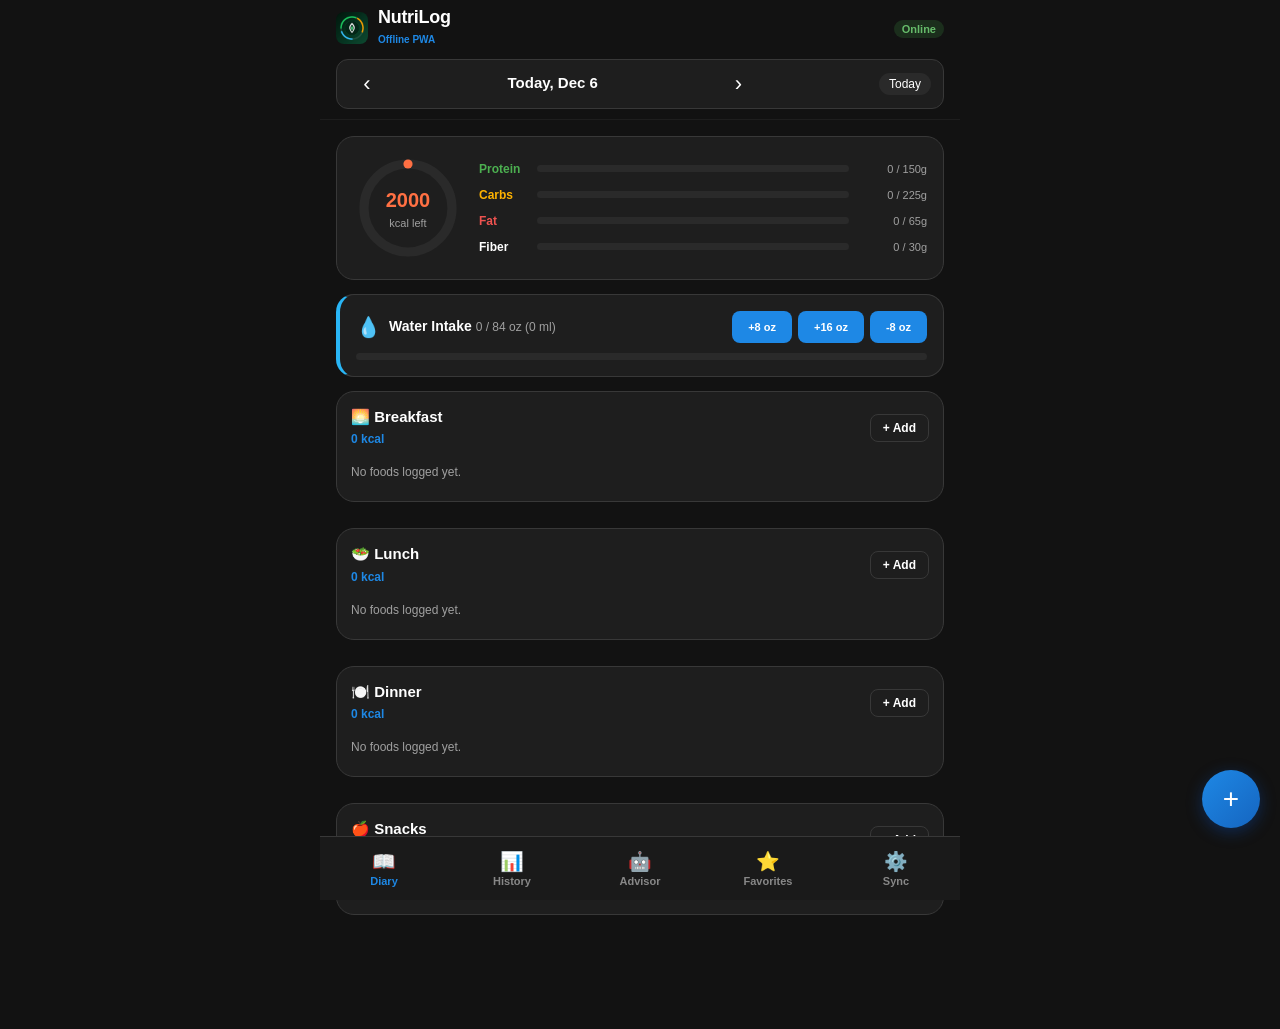
==== commit bf7e7ea0: "feat: add food deletion and PWA floating menu - Implement delete functionality for saved food items." ====
--- a/pwa/index.html
+++ b/pwa/index.html
@@ -190,6 +190,29 @@
             </div>
             <ul id="entries-SNACK" class="meal-entries-list"></ul>
           </article>
+        </div>
+
+        <!-- Floating Action Button (+) matching preview -->
+        <div class="fab-container">
+          <div id="fab-menu" class="fab-menu hidden">
+            <button class="fab-item" onclick="app.openBarcodeModal()">
+              <span class="fab-item-icon">📷</span>
+              <span>Scan Barcode</span>
+            </button>
+            <button class="fab-item" onclick="app.openAiRecipeModal()">
+              <span class="fab-item-icon">✨</span>
+              <span>Scan Label / Photo</span>
+            </button>
+            <button class="fab-item" onclick="app.openCustomFoodModal()">
+              <span class="fab-item-icon">➕</span>
+              <span>Create Custom Food</span>
+            </button>
+            <button class="fab-item" onclick="app.openAddFoodModal('BREAKFAST')">
+              <span class="fab-item-icon">🔍</span>
+              <span>Search All Foods</span>
+            </button>
+          </div>
+          <button id="btn-main-fab" class="fab-main" onclick="app.toggleFab()" aria-label="Add Food Actions" title="Add Food">+</button>
         </div>
       </section>
 
@@ -490,16 +513,66 @@
   <div id="modal-add-food" class="modal-overlay hidden" role="dialog" aria-modal="true">
     <div class="modal-card">
       <div class="modal-header">
-        <h3 id="modal-meal-title">Add Food to Breakfast</h3>
+        <div style="display: flex; align-items: center; gap: 8px;">
+          <h3 style="margin: 0; font-size: 16px;">Add to</h3>
+          <select id="modal-meal-select" class="form-input" style="width: auto; padding: 4px 8px; font-weight: bold;" onchange="app.currentMealType = this.value">
+            <option value="BREAKFAST">Breakfast</option>
+            <option value="LUNCH">Lunch</option>
+            <option value="DINNER">Dinner</option>
+            <option value="SNACK">Snacks</option>
+          </select>
+        </div>
         <button class="btn-icon" onclick="app.closeModal('modal-add-food')" aria-label="Close modal">&times;</button>
       </div>
       <div class="modal-body">
+        <!-- Quick Scanner / Creation Actions -->
+        <div class="quick-scanner-shortcuts" style="margin-bottom: 12px; display: flex; gap: 8px;">
+          <button class="btn btn-outline btn-sm" onclick="app.openBarcodeModal()">📷 Scan Barcode</button>
+          <button class="btn btn-outline btn-sm" onclick="app.openCustomFoodModal()">➕ Custom Food</button>
+          <button class="btn btn-outline btn-sm" onclick="app.openAiRecipeModal()">✨ Scan Label / Photo</button>
+        </div>
+
+        <!-- Modal Subtabs -->
+        <div class="modal-subtabs">
+          <button id="subtab-all" class="subtab-btn active" onclick="app.switchModalSubTab('all')">🔍 Search All Foods</button>
+          <button id="subtab-favs" class="subtab-btn" onclick="app.switchModalSubTab('favorites')">⭐ Favorites</button>
+          <button id="subtab-recents" class="subtab-btn" onclick="app.switchModalSubTab('recents')">🕒 Recent</button>
+        </div>
+
+        <!-- Search Input -->
         <div class="search-input-wrap">
-          <input type="text" id="food-search-box" class="form-input" placeholder="Search food, staple, or barcode..." oninput="app.searchFoods(this.value)">
-        </div>
-        <div class="quick-scanner-shortcuts">
-          <button class="btn btn-outline btn-sm" onclick="app.openBarcodeModal()">📷 Scan Barcode</button>
-          <button class="btn btn-outline btn-sm" onclick="app.openAiRecipeModal()">✨ Scan Label / Photo</button>
+          <input type="text" id="food-search-box" class="form-input" placeholder="Search millions of foods (e.g. egg, chicken, oats, yogurt)..." oninput="app.onSearchInput(this.value)">
+        </div>
+
+        <!-- Serving Adjuster Card -->
+        <div id="serving-adjuster-panel" class="serving-adjuster-card hidden">
+          <div class="serving-adjuster-header">
+            <div>
+              <strong id="adj-food-name">Food Name</strong>
+              <div id="adj-food-brand" class="text-sub">Brand</div>
+            </div>
+            <button class="btn-icon" onclick="app.closeServingAdjuster()">&times;</button>
+          </div>
+          <div style="display: flex; gap: 10px; align-items: center;">
+            <div style="flex: 1;">
+              <label for="adj-serving-qty" style="font-size: 11px; color: var(--text-sub);">Portion (grams / ml):</label>
+              <input type="number" id="adj-serving-qty" class="form-input" style="padding: 6px 10px;" value="100" min="1" max="5000" oninput="app.recalcAdjusterMacros()">
+            </div>
+            <button id="btn-confirm-log" class="btn btn-primary" style="margin-top: 14px;" onclick="app.confirmLogAdjustedFood()">
+              + Log Food
+            </button>
+          </div>
+          <div class="serving-adjuster-macros">
+            <span id="adj-kcal" class="color-calories font-bold" style="font-weight: 700;">0 kcal</span>
+            <span id="adj-p" class="color-protein">P: 0g</span>
+            <span id="adj-c" class="color-carbs">C: 0g</span>
+            <span id="adj-f" class="color-fat">F: 0g</span>
+          </div>
+        </div>
+
+        <!-- Search Results List -->
+        <div id="food-search-loading" class="text-sub hidden" style="text-align: center; padding: 10px;">
+          ⏳ Searching food database...
         </div>
         <div id="food-search-results" class="search-results-list"></div>
       </div>
@@ -552,24 +625,51 @@
     </div>
   </div>
 
-  <!-- Modal: Barcode Scanner -->
+  <!-- Modal: Live Camera Barcode Scanner -->
   <div id="modal-barcode" class="modal-overlay hidden" role="dialog" aria-modal="true">
     <div class="modal-card">
       <div class="modal-header">
-        <h3>Barcode Scanner</h3>
-        <button class="btn-icon" onclick="app.closeModal('modal-barcode')" aria-label="Close modal">&times;</button>
+        <h3>📷 Barcode Scanner</h3>
+        <button class="btn-icon" onclick="app.closeBarcodeModal()" aria-label="Close modal">&times;</button>
       </div>
       <div class="modal-body barcode-modal-body">
-        <p class="text-sub">Enter a 12-13 digit UPC/EAN or test barcode:</p>
-        <div class="barcode-input-row">
-          <input type="text" id="barcode-manual-input" class="form-input" placeholder="e.g. 011110825316" inputmode="numeric">
-          <button class="btn btn-primary" onclick="app.lookupBarcode(document.getElementById('barcode-manual-input').value)">Lookup</button>
-        </div>
-        <div class="barcode-examples">
-          <span>Common examples:</span>
-          <button class="chip" onclick="app.lookupBarcode('737628064502')">Thai Noodles</button>
-          <button class="chip" onclick="app.lookupBarcode('041570054238')">Oat Milk</button>
-        </div>
+        <!-- Real Live Camera Viewfinder -->
+        <div class="camera-scanner-wrap" id="camera-scanner-container">
+          <video id="barcode-video" class="camera-preview" autoplay playsinline muted></video>
+          <div class="scanner-overlay">
+            <div class="scanner-reticle">
+              <div class="scanner-laser"></div>
+            </div>
+          </div>
+        </div>
+
+        <div id="barcode-camera-status" class="text-sub" style="text-align: center; margin-bottom: 8px;">
+          Point camera at barcode to scan automatically
+        </div>
+
+        <div class="camera-controls">
+          <button id="btn-toggle-camera" class="btn btn-primary btn-sm" onclick="app.startBarcodeCamera()">Start Live Camera</button>
+          <label class="btn btn-outline btn-sm file-label">
+            📸 Photo / Upload
+            <input type="file" id="barcode-file-input" accept="image/*" capture="environment" class="hidden" onchange="app.handleBarcodeImageFile(event)">
+          </label>
+        </div>
+
+        <!-- Manual barcode input fallback -->
+        <details style="margin-top: 14px; font-size: 12px; color: var(--text-sub);">
+          <summary style="cursor: pointer; padding: 4px 0;">Or enter UPC / EAN barcode numbers manually</summary>
+          <div class="barcode-input-row" style="margin-top: 8px;">
+            <input type="text" id="barcode-manual-input" class="form-input" placeholder="e.g. 011110825316" inputmode="numeric">
+            <button class="btn btn-primary btn-sm" onclick="app.lookupBarcode(document.getElementById('barcode-manual-input').value)">Lookup</button>
+          </div>
+          <div class="barcode-examples" style="margin-top: 6px;">
+            <span>Examples:</span>
+            <button class="chip" onclick="app.lookupBarcode('737628064502')">Thai Noodles</button>
+            <button class="chip" onclick="app.lookupBarcode('041570054238')">Oat Milk</button>
+            <button class="chip" onclick="app.lookupBarcode('038000359217')">Kellogg's Cereal</button>
+          </div>
+        </details>
+
         <div id="barcode-result-area" class="barcode-result-area hidden"></div>
       </div>
     </div>
--- a/pwa/style.css
+++ b/pwa/style.css
@@ -913,3 +913,229 @@
 .color-water { color: var(--water-color); }
 .text-sub { color: var(--text-sub); font-size: 12px; }
 .hidden { display: none !important; }
+
+/* Floating Action Button (FAB) */
+.fab-container {
+  position: fixed;
+  bottom: calc(72px + env(safe-area-inset-bottom, 0px));
+  right: 20px;
+  z-index: 100;
+  display: flex;
+  flex-direction: column;
+  align-items: flex-end;
+  gap: 12px;
+}
+
+.fab-main {
+  width: 58px;
+  height: 58px;
+  border-radius: 50%;
+  background: linear-gradient(135deg, var(--primary) 0%, #1565C0 100%);
+  color: #FFFFFF;
+  border: none;
+  box-shadow: 0 4px 16px rgba(13, 71, 161, 0.45);
+  font-size: 28px;
+  display: flex;
+  align-items: center;
+  justify-content: center;
+  cursor: pointer;
+  transition: transform 0.2s cubic-bezier(0.4, 0, 0.2, 1), box-shadow 0.2s ease;
+}
+
+.fab-main:active {
+  transform: scale(0.92);
+}
+
+.fab-main.active {
+  transform: rotate(45deg);
+  background: #D32F2F;
+}
+
+.fab-menu {
+  display: flex;
+  flex-direction: column;
+  align-items: flex-end;
+  gap: 10px;
+  transition: opacity 0.2s ease, transform 0.2s ease;
+}
+
+.fab-item {
+  display: flex;
+  align-items: center;
+  gap: 10px;
+  background: var(--surface-color);
+  color: var(--text-color);
+  border: 1px solid var(--outline-color);
+  padding: 8px 14px;
+  border-radius: 24px;
+  box-shadow: 0 4px 12px rgba(0, 0, 0, 0.15);
+  cursor: pointer;
+  font-size: 13px;
+  font-weight: 600;
+  white-space: nowrap;
+  animation: slideInRight 0.18s ease-out;
+}
+
+.fab-item:active {
+  background: var(--surface-variant);
+  transform: scale(0.97);
+}
+
+.fab-item-icon {
+  font-size: 16px;
+}
+
+@keyframes slideInRight {
+  from { opacity: 0; transform: translateX(20px); }
+  to { opacity: 1; transform: translateX(0); }
+}
+
+/* Modal Sub-Tabs */
+.modal-subtabs {
+  display: flex;
+  border-bottom: 1px solid var(--outline-color);
+  margin-bottom: 12px;
+  gap: 4px;
+  overflow-x: auto;
+}
+
+.subtab-btn {
+  background: none;
+  border: none;
+  border-bottom: 2px solid transparent;
+  padding: 8px 12px;
+  color: var(--text-sub);
+  font-size: 13px;
+  font-weight: 600;
+  cursor: pointer;
+  white-space: nowrap;
+}
+
+.subtab-btn.active {
+  color: var(--primary);
+  border-bottom-color: var(--primary);
+}
+
+/* Camera Barcode Scanner */
+.camera-scanner-wrap {
+  position: relative;
+  width: 100%;
+  height: 260px;
+  background: #000000;
+  border-radius: var(--radius-md);
+  overflow: hidden;
+  display: flex;
+  align-items: center;
+  justify-content: center;
+  margin-bottom: 14px;
+}
+
+.camera-preview {
+  width: 100%;
+  height: 100%;
+  object-fit: cover;
+}
+
+.scanner-overlay {
+  position: absolute;
+  top: 0;
+  left: 0;
+  width: 100%;
+  height: 100%;
+  pointer-events: none;
+  display: flex;
+  align-items: center;
+  justify-content: center;
+}
+
+.scanner-reticle {
+  width: 220px;
+  height: 140px;
+  border: 2px solid rgba(255, 255, 255, 0.7);
+  border-radius: 12px;
+  position: relative;
+  box-shadow: 0 0 0 1000px rgba(0, 0, 0, 0.5);
+}
+
+.scanner-reticle::before {
+  content: '';
+  position: absolute;
+  top: -2px; left: -2px; right: -2px; bottom: -2px;
+  border: 2px solid #00E676;
+  border-radius: 12px;
+  clip-path: polygon(0 0, 25px 0, 25px 25px, 0 25px,
+                     100% 0, 100% 25px, calc(100% - 25px) 25px, calc(100% - 25px) 0,
+                     0 100%, 0 calc(100% - 25px), 25px calc(100% - 25px), 25px 100%,
+                     100% 100%, calc(100% - 25px) 100%, calc(100% - 25px) calc(100% - 25px), 100% calc(100% - 25px));
+}
+
+.scanner-laser {
+  position: absolute;
+  width: 100%;
+  height: 2px;
+  background: #FF1744;
+  box-shadow: 0 0 8px #FF1744;
+  top: 0;
+  animation: scanLaser 2s infinite ease-in-out alternate;
+}
+
+@keyframes scanLaser {
+  0% { top: 10%; }
+  100% { top: 90%; }
+}
+
+.camera-controls {
+  display: flex;
+  gap: 10px;
+  margin-top: 10px;
+  justify-content: center;
+}
+
+/* Serving Adjuster Card */
+.serving-adjuster-card {
+  background: var(--surface-variant);
+  border: 1px solid var(--outline-color);
+  border-radius: var(--radius-md);
+  padding: 14px;
+  margin: 12px 0;
+}
+
+.serving-adjuster-header {
+  display: flex;
+  justify-content: space-between;
+  align-items: baseline;
+  margin-bottom: 10px;
+}
+
+.serving-adjuster-macros {
+  display: flex;
+  gap: 12px;
+  font-size: 12px;
+  margin-top: 8px;
+}
+
+/* Delete Favorite Button */
+.btn-delete-fav {
+  background: none;
+  border: none;
+  color: #D32F2F;
+  font-size: 18px;
+  padding: 6px;
+  cursor: pointer;
+  border-radius: 6px;
+  transition: background 0.2s;
+  display: inline-flex;
+  align-items: center;
+  justify-content: center;
+}
+
+.btn-delete-fav:active {
+  background: rgba(211, 47, 47, 0.15);
+}
+
+.fav-card-actions {
+  display: flex;
+  align-items: center;
+  gap: 8px;
+}
+
